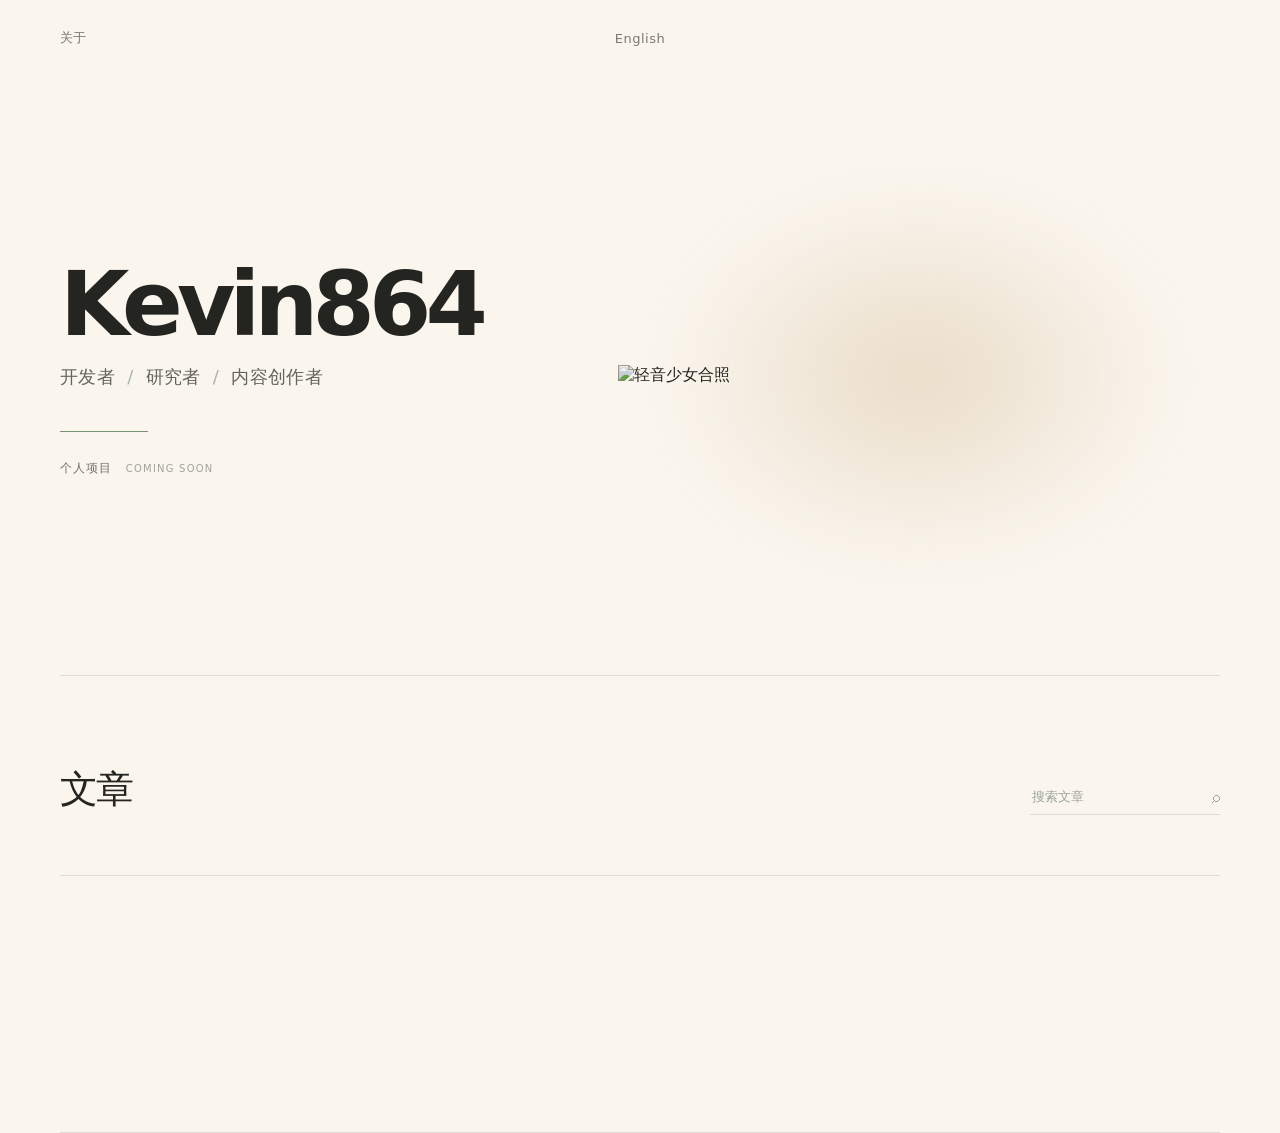
==== index.html @ ca2d34a9 "feat: publish Agent Harness session isolation article" ====
<!doctype html>
<html lang="zh-CN">
  <head>
    <meta charset="UTF-8" />
    <meta name="viewport" content="width=device-width, initial-scale=1.0" />
    <meta name="theme-color" content="#faf5ed" />
    <title>Kevin864 — 开发 / 研究 / 内容创作</title>
    <meta name="description" content="Kevin864 的个人网站，记录技术、研究、项目与思考" />
    <link rel="stylesheet" href="./styles.css?v=47631c15" />
  </head>
  <body data-page="home">
    <header class="topbar shell" aria-label="主导航" data-i18n-aria-label="mainNavigation">
      <a class="nav-link" href="#about" data-i18n="about">关于</a>
      <a class="nav-link language-link" href="./en/">English</a>
      <nav class="socials" aria-label="社交链接" data-i18n-aria-label="socialLinks"></nav>
    </header>

    <main>
      <section class="hero shell" id="about" aria-labelledby="name">
        <div class="hero-copy">
          <!-- <p class="eyebrow">PERSONAL ARCHIVE · 2026</p>  -->
          <h1 id="name">Kevin864</h1>
          <p class="role" data-i18n-html="role">开发者 <span>/</span> 研究者 <span>/</span> 内容创作者</p>
          <div class="hero-rule"></div>
          <div class="project-slot" aria-label="精选项目预留区域" data-i18n-aria-label="projectSlot">
            <span data-i18n="personalProjects">个人项目</span>
            <span class="slot-note">Coming soon</span>
          </div>
        </div>

        <div class="hero-art" aria-label="个人头像" data-i18n-aria-label="profileImage">
          <div class="art-glow"></div>
          <img src="./pic/avatar.png" alt="轻音少女合照" data-i18n-alt="avatarAlt" />
        </div>
      </section>

      <section class="archive-section shell" aria-labelledby="archive-title">
        <div class="archive-heading">
          <div class="section-heading">
            <h2 id="archive-title" data-i18n="articles">文章</h2>
          </div>
          <label class="search-box">
            <span class="sr-only" data-i18n="searchArticles">搜索文章</span>
            <input id="article-search" type="search" placeholder="搜索文章" data-i18n-placeholder="searchArticles" />
            <span aria-hidden="true">⌕</span>
          </label>
        </div>
        <div class="tag-filter" id="tag-filter" aria-label="按标签筛选文章" data-i18n-aria-label="filterByTag"></div>
        <nav class="year-nav" id="year-nav" aria-label="按年份浏览文章" data-i18n-aria-label="yearNavigation" hidden></nav>
        <div class="article-list" id="article-list" aria-live="polite"></div>
      </section>

    </main>

    <script src="./social-links.js?v=3b5ca7cc"></script>
    <script src="./i18n.js?v=593b76c9"></script>
    <script src="./tag-config.js?v=2ed0e32a"></script>
    <script src="./script.js?v=41b0e037"></script>
  </body>
</html>
---- styles.css ----
:root {
  color: #242521;
  background: #faf5ed;
  font-family: Inter, ui-sans-serif, system-ui, -apple-system, BlinkMacSystemFont, "Segoe UI", sans-serif;
  font-synthesis: none;
  --muted: #797a72;
  --line: rgba(36, 37, 33, 0.12);
  --green: #789276;
  --green-dark: #4c654d;
  --paper: #faf5ed;
}

* { box-sizing: border-box; }
html { scroll-behavior: smooth; }
body { margin: 0; min-width: 320px; background: var(--paper); }
a { color: inherit; text-decoration: none; }
button { font: inherit; }
.shell { width: min(1160px, calc(100% - 64px)); margin: 0 auto; }

.topbar { display: grid; grid-template-columns: 1fr auto 1fr; align-items: center; min-height: 76px; }
.nav-link { font-size: 13px; color: var(--muted); transition: color .2s ease; }
.nav-link:hover { color: var(--green-dark); }
.language-link { justify-self: center; letter-spacing: .04em; }
.socials { display: flex; justify-content: flex-end; gap: 8px; }
.social-icon { display: grid; place-items: center; width: 28px; height: 28px; border: 1px solid var(--line); border-radius: 50%; color: var(--muted); transition: transform .2s ease, background .2s ease, color .2s ease; }
.social-icon img { width: 13px; height: 13px; opacity: .68; }
.social-icon:hover { color: var(--green-dark); background: #e8eee5; transform: translateY(-2px); }

.hero { position: relative; display: grid; grid-template-columns: 1fr 1.08fr; align-items: center; min-height: 600px; border-bottom: 1px solid var(--line); overflow: hidden; }
.hero-copy { position: relative; z-index: 1; padding: 72px 0 84px; }
.eyebrow { margin: 0 0 18px; color: var(--green-dark); font-size: 10px; font-weight: 750; letter-spacing: .18em; }
h1, h2, p { margin-top: 0; }
h1 { margin-bottom: 18px; font-size: clamp(52px, 7vw, 92px); line-height: .95; letter-spacing: -.065em; font-weight: 650; }
.role { margin-bottom: 42px; color: #62655d; font-size: clamp(14px, 1.5vw, 18px); letter-spacing: .02em; }
.role span { margin: 0 6px; color: #aab6a7; }
.hero-rule { width: 88px; height: 1px; margin-bottom: 28px; background: var(--green); }
.project-slot { display: flex; align-items: center; gap: 14px; color: #70736c; font-size: 12px; letter-spacing: .08em; text-transform: uppercase; }
.slot-note { color: #a1a49c; font-size: 10px; letter-spacing: .12em; }
.hero-art { position: relative; display: flex; align-items: center; justify-content: center; min-height: 510px; }
.art-glow { position: absolute; width: 85%; height: 75%; border-radius: 50%; background: radial-gradient(ellipse, rgba(229, 213, 189, .76), rgba(250, 245, 237, 0) 70%); filter: blur(20px); }
.hero-art img { position: relative; width: 100%; max-height: 520px; object-fit: contain; mix-blend-mode: multiply; filter: saturate(.88) sepia(.05) contrast(.98); animation: float-in .9s cubic-bezier(.2,.8,.2,1) both; }
.art-caption { position: absolute; right: 4%; bottom: 42px; color: #909990; font-family: Georgia, serif; font-size: 12px; font-style: italic; line-height: 1.45; text-align: right; }

.archive-section { padding: 88px 0 96px; border-bottom: 1px solid var(--line); }
.archive-heading { display: flex; align-items: end; justify-content: space-between; gap: 28px; }
.section-heading { margin-bottom: 32px; }
h2 { margin-bottom: 0; font-size: clamp(27px, 3vw, 38px); letter-spacing: -.045em; font-weight: 620; }
.search-box { display: flex; align-items: center; gap: 8px; width: 190px; margin-bottom: 32px; padding: 8px 0; border-bottom: 1px solid var(--line); color: #9ba69b; }
.search-box input { width: 100%; border: 0; outline: 0; color: #40433c; background: transparent; font: inherit; font-size: 13px; }
.search-box input::placeholder { color: #9ba69b; }
.sr-only { position: absolute; width: 1px; height: 1px; padding: 0; margin: -1px; overflow: hidden; clip: rect(0, 0, 0, 0); white-space: nowrap; border: 0; }
.tag-filter { display: flex; flex-wrap: wrap; gap: 9px 18px; padding: 0 0 28px; border-bottom: 1px solid var(--line); }
.tag-filter button { padding: 0; border: 0; color: #8a8e84; background: transparent; cursor: pointer; font-size: 13px; transition: color .2s ease; }
.tag-filter button:hover { color: var(--green-dark); }
.tag-filter .tag-label { display: inline-flex; align-items: center; padding: 5px 10px; border: 1px solid rgba(76, 101, 77, .28); border-radius: 7px; color: var(--green-dark); background: #edf1e9; font-weight: 700; }
.tag-page-filter { padding-top: 28px; }
.tag-filter .tag-selected-label { padding: 5px 10px; border: 1px solid rgba(76, 101, 77, .28); border-radius: 999px; color: var(--green-dark); background: #edf1e9; cursor: default; font-weight: 700; }
.year-nav { display: flex; align-items: center; gap: 9px; padding-top: 18px; color: #a0a59b; font-size: 12px; font-variant-numeric: tabular-nums; }
.year-nav button { padding: 0; border: 0; color: #777e75; background: transparent; cursor: pointer; transition: color .2s ease; }
.year-nav button:hover, .year-nav button:focus-visible { color: var(--green-dark); }
.year-nav[hidden] { display: none; }
.article-list { min-height: 160px; }
.year-group { padding-top: 34px; scroll-margin-top: 24px; }
.year-label { margin-bottom: 8px; color: #969b91; font-size: 12px; font-variant-numeric: tabular-nums; }
.article-row { display: grid; grid-template-columns: 104px 1fr auto; align-items: center; gap: 22px; padding: 18px 0; border-bottom: 1px solid rgba(36, 37, 33, .08); transition: padding .2s ease, color .2s ease; }
.article-row:hover { padding-left: 8px; color: var(--green-dark); }
.article-date { color: #969b91; font-size: 12px; font-variant-numeric: tabular-nums; }
.article-title { font-size: 16px; }
.article-title:hover { color: var(--green-dark); }
.article-tags { display: flex; justify-content: end; flex-wrap: wrap; gap: 6px; color: #9a9e95; font-size: 11px; }
.article-tag, .article-meta-tag { padding: 4px 9px; border: 0; border-radius: 999px; color: #827261; background: #f1e8db; cursor: pointer; }
.article-tag:hover, .article-meta-tag:hover { color: #665746; background: #eadbc7; }
.empty-state { padding: 62px 0 28px; color: #9da198; font-family: Georgia, serif; font-size: 14px; font-style: italic; }
.article-page { padding: 92px 0 120px; }
.article-back { display: inline-block; margin-bottom: 48px; color: var(--muted); font-size: 13px; transition: color .2s ease; }
.article-back:hover { color: var(--green-dark); }
.article-header { max-width: 820px; padding-bottom: 32px; border-bottom: 1px solid var(--line); text-align: center; }
.article-header h1 { margin-bottom: 20px; font-size: clamp(28px, 3vw, 40px); line-height: 1.2; letter-spacing: -.04em; font-weight: 700; }
.article-published { display: block; margin: 0; }
.article-content { max-width: 760px; padding-top: 48px; color: #3f413c; font-size: 16px; line-height: 1.9; }
.article-content h1, .article-content h2, .article-content h3, .article-content h4 { margin: 1.8em 0 .65em; line-height: 1.3; }
.article-content h1 { font-size: 2em; }
.article-content h2 { font-size: 1.55em; }
.article-content h3 { font-size: 1.2em; }
.article-content p, .article-content ul, .article-content ol, .article-content blockquote, .article-content pre { margin: 0 0 1.2em; }
.article-content a { color: var(--green-dark); text-decoration: underline; text-underline-offset: 3px; }
.article-content img { display: block; max-width: 100%; height: auto; margin: 1.5em auto; border-radius: 10px; }
.article-content blockquote { padding: 0 0 0 18px; border-left: 2px solid #b7c4b2; color: #747971; }
.article-content pre { position: relative; overflow-x: auto; padding: 18px 20px; border-radius: 10px; color: #e8ece5; background: #2c312d; font-family: Consolas, "Courier New", monospace; font-size: 13px; line-height: 1.65; }
.article-content code { padding: .15em .35em; border-radius: 4px; color: #596453; background: #edf0e9; font-family: Consolas, "Courier New", monospace; font-size: .9em; }
.article-content pre code { padding: 0; color: inherit; background: transparent; }
.article-content .mermaid { margin: 1.5em 0; overflow-x: auto; text-align: center; }
.article-content .mermaid svg { max-width: 100%; height: auto; }
.article-content pre .token.comment, .article-content pre .token.prolog, .article-content pre .token.doctype, .article-content pre .token.cdata { color: #87958b; }
.article-content pre .token.keyword, .article-content pre .token.selector, .article-content pre .token.atrule { color: #c9a7f2; }
.article-content pre .token.string, .article-content pre .token.attr-value { color: #d6c58b; }
.article-content pre .token.function, .article-content pre .token.class-name { color: #8fc7d8; }
.article-content pre .token.number, .article-content pre .token.boolean { color: #e5a783; }
.code-copy { position: absolute; top: 10px; right: 10px; padding: 4px 8px; border: 1px solid rgba(255,255,255,.18); border-radius: 5px; color: #b7c4ba; background: rgba(255,255,255,.06); cursor: pointer; font-size: 11px; }
.code-copy:hover { color: white; background: rgba(255,255,255,.13); }
.article-error { color: #a66f62; }
.article-footer { display: flex; align-items: center; justify-content: space-between; gap: 20px; margin-top: 48px; padding-top: 24px; border-top: 1px solid var(--line); color: #969b91; font-size: 12px; }
.article-footer-tags { display: flex; flex-wrap: wrap; gap: 8px; }
.article-meta-tag { padding: 5px 10px; }
.article-updated { color: #969b91; }
.article-page { width: min(1360px, calc(100% - 96px)); margin-right: 24px; margin-left: 72px; }
.article-layout { display: grid; grid-template-columns: 230px minmax(0, 760px); justify-content: start; gap: 276px; }
.article-layout > article { grid-column: 2; min-width: 0; }
.article-layout[data-toc="pending"] { visibility: hidden; }
.article-layout[data-toc="absent"] { display: block; width: calc(100vw - 144px); }
.article-layout[data-toc="absent"] > article { width: min(760px, 100%); margin: 0 auto; }
.article-toc { position: sticky; top: 32px; align-self: start; max-height: calc(100vh - 64px); overflow-y: auto; overscroll-behavior-y: contain; padding-top: 58px; scrollbar-width: none; }
.article-toc::-webkit-scrollbar { display: none; }
.toc-title { margin-bottom: 14px; color: #4f584f; font-size: 16px; font-weight: 700; letter-spacing: .12em; }
.article-toc nav { display: grid; gap: 10px; padding: 7px 0; }
.article-toc a { position: relative; display: block; padding-left: 18px; color: #5f695f; font-size: 16px; line-height: 1.55; transition: color .2s ease, transform .25s ease; }
.article-toc a[aria-current="true"] { border-radius: 8px; color: var(--green-dark); background: #edf1e9; font-weight: 650; }
.article-toc a:hover { color: var(--green-dark); transform: translateX(4px); }
.article-toc .toc-level-3 { padding-left: 32px; color: #687268; font-size: 15px; }
.article-toc .toc-level-4 { padding-left: 46px; color: #717a71; font-size: 15px; }
.article-toc[hidden] { display: none; }
.tag-page { padding: 92px 0 120px; }
.tag-page-header { padding-bottom: 28px; text-align: center; }
.tag-page-header h1 { margin: 0; font-size: clamp(30px, 4vw, 48px); line-height: 1.15; letter-spacing: -.045em; }
.tag-article-list { max-width: 820px; }
.tag-article-row { grid-template-columns: 104px 1fr; }

@keyframes float-in { from { opacity: 0; transform: translateY(18px) scale(.98); } to { opacity: 1; transform: translateY(0) scale(1); } }
@media (prefers-reduced-motion: reduce) { *, *::before, *::after { scroll-behavior: auto !important; animation: none !important; transition-duration: .01ms !important; } }
@media (max-width: 760px) {
  .shell { width: min(100% - 36px, 560px); }
  .article-page { width: min(100% - 36px, 560px); margin: 0 auto; }
  .topbar { grid-template-columns: auto auto; gap: 20px; min-height: 68px; }
  .language-link { justify-self: start; }
  .socials { grid-column: 1 / -1; grid-row: 2; justify-content: flex-start; padding-bottom: 16px; overflow-x: auto; }
  .hero { display: flex; flex-direction: column-reverse; align-items: stretch; min-height: auto; }
  .hero-art { min-height: 290px; margin-top: 14px; }
  .hero-art img { max-height: 330px; }
  .art-caption { right: 0; bottom: 12px; }
  .hero-copy { padding: 38px 0 54px; }
  h1 { font-size: 60px; }
  .archive-section { padding: 60px 0 68px; }
  .archive-heading { display: block; }
  .search-box { margin-bottom: 28px; }
  .article-row { grid-template-columns: 72px 1fr; gap: 10px; }
  .article-tags { grid-column: 2; justify-content: start; }
  .tag-article-row { grid-template-columns: 72px 1fr; }
  .article-page { padding: 56px 0 82px; }
  .tag-page { padding: 56px 0 82px; }
  .article-back { margin-bottom: 34px; }
  .article-layout { display: block; }
  .article-layout[data-toc="absent"] { width: 100%; }
  .article-toc { position: static; max-height: none; padding: 0 0 26px; }
  .article-toc[hidden] { display: none; }
  .article-content { padding-top: 34px; font-size: 15px; }
  .article-footer { align-items: flex-start; flex-direction: column; }
}
@media (min-width: 761px) and (max-width: 1350px) {
  .article-layout { gap: 170px; }
}
@media (min-width: 761px) and (max-width: 1240px) {
  .article-layout { grid-template-columns: 180px minmax(0, 1fr); gap: 64px; }
}
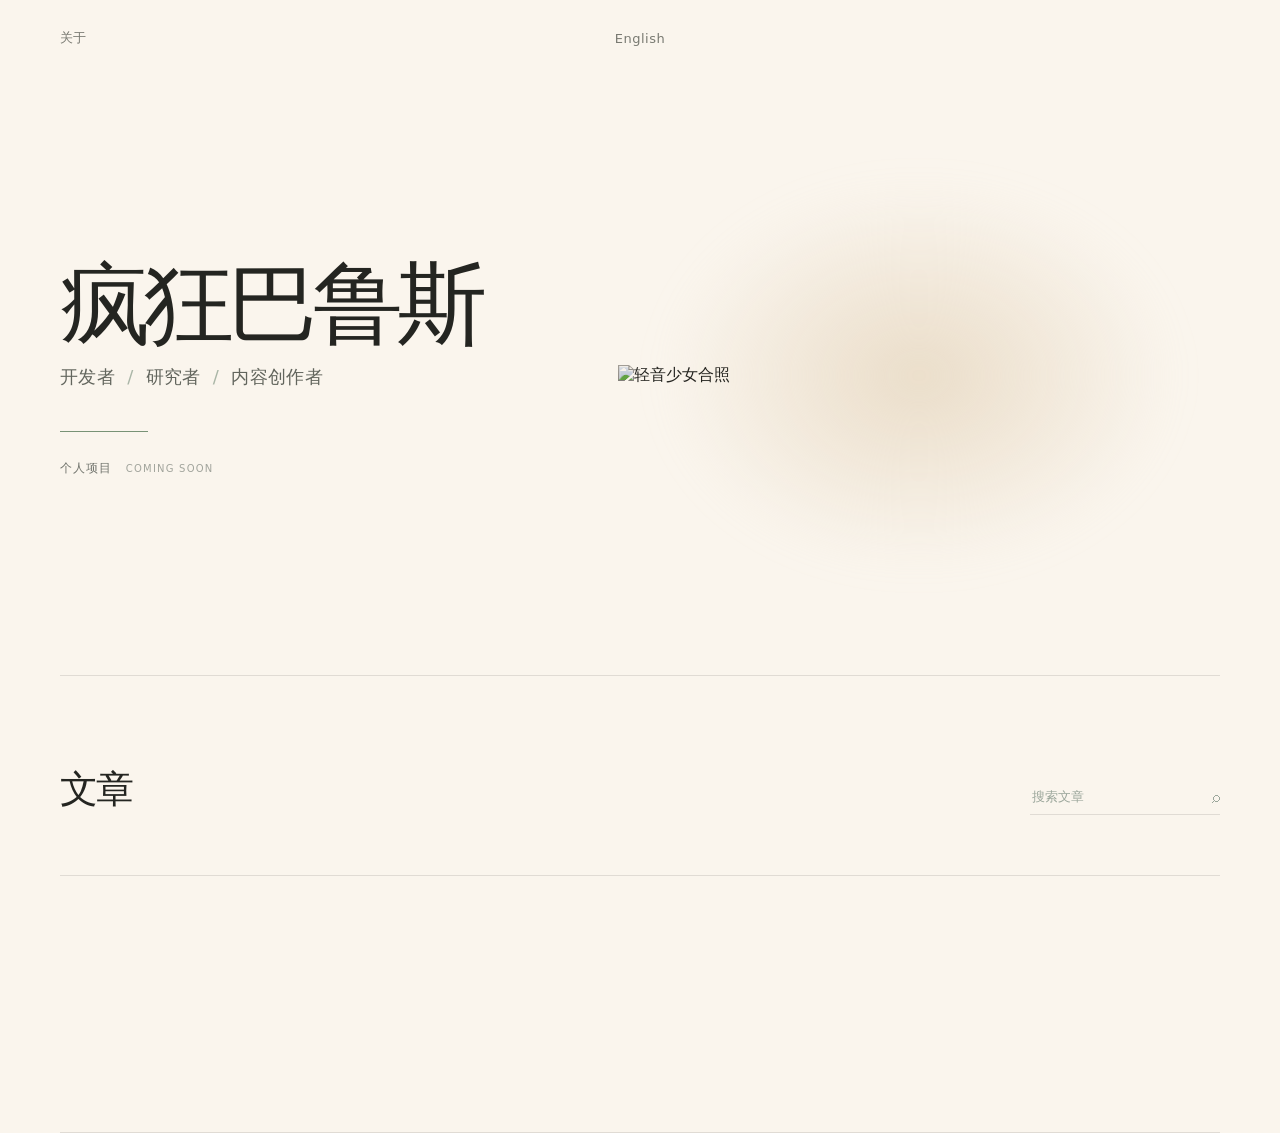
==== commit 36133c52: "feat: 发布个人成长文章并更新网站品牌 - 发布《不做一定没有利润的事情》 - 添加个人成长标签与文章索引 - 将网站展示名称统一为疯狂巴鲁斯 - 同步页面资源缓存版本" ====
--- a/index.html
+++ b/index.html
@@ -4,8 +4,8 @@
     <meta charset="UTF-8" />
     <meta name="viewport" content="width=device-width, initial-scale=1.0" />
     <meta name="theme-color" content="#faf5ed" />
-    <title>Kevin864 — 开发 / 研究 / 内容创作</title>
-    <meta name="description" content="Kevin864 的个人网站，记录技术、研究、项目与思考" />
+    <title>疯狂巴鲁斯 — 开发 / 研究 / 内容创作</title>
+    <meta name="description" content="疯狂巴鲁斯的个人网站，记录技术、研究、项目与思考" />
     <link rel="stylesheet" href="./styles.css?v=47631c15" />
   </head>
   <body data-page="home">
@@ -19,7 +19,7 @@
       <section class="hero shell" id="about" aria-labelledby="name">
         <div class="hero-copy">
           <!-- <p class="eyebrow">PERSONAL ARCHIVE · 2026</p>  -->
-          <h1 id="name">Kevin864</h1>
+          <h1 id="name">疯狂巴鲁斯</h1>
           <p class="role" data-i18n-html="role">开发者 <span>/</span> 研究者 <span>/</span> 内容创作者</p>
           <div class="hero-rule"></div>
           <div class="project-slot" aria-label="精选项目预留区域" data-i18n-aria-label="projectSlot">
@@ -53,7 +53,7 @@
     </main>
 
     <script src="./social-links.js?v=3b5ca7cc"></script>
-    <script src="./i18n.js?v=593b76c9"></script>
+    <script src="./i18n.js?v=db4b48b7"></script>
     <script src="./tag-config.js?v=2ed0e32a"></script>
     <script src="./script.js?v=41b0e037"></script>
   </body>
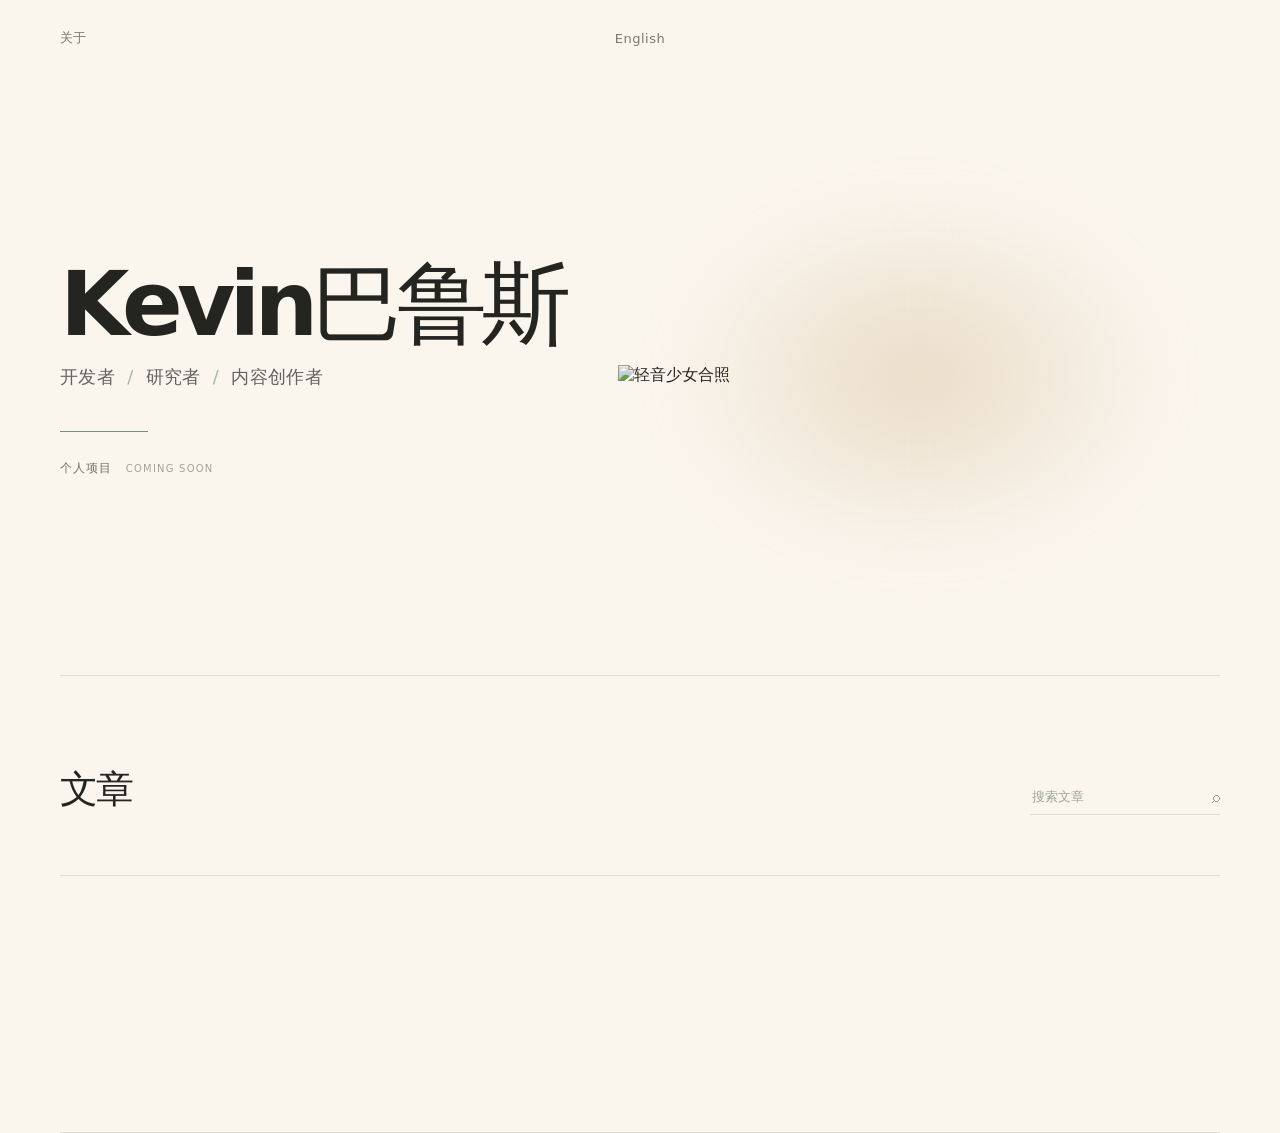
==== commit 95c24161: "chore: 站点标题由「疯狂巴鲁斯」更名为「Kevin巴鲁斯」" ====
--- a/index.html
+++ b/index.html
@@ -4,8 +4,8 @@
     <meta charset="UTF-8" />
     <meta name="viewport" content="width=device-width, initial-scale=1.0" />
     <meta name="theme-color" content="#faf5ed" />
-    <title>疯狂巴鲁斯 — 开发 / 研究 / 内容创作</title>
-    <meta name="description" content="疯狂巴鲁斯的个人网站，记录技术、研究、项目与思考" />
+    <title>Kevin巴鲁斯 — 开发 / 研究 / 内容创作</title>
+    <meta name="description" content="Kevin巴鲁斯的个人网站，记录技术、研究、项目与思考" />
     <link rel="stylesheet" href="./styles.css?v=47631c15" />
   </head>
   <body data-page="home">
@@ -19,7 +19,7 @@
       <section class="hero shell" id="about" aria-labelledby="name">
         <div class="hero-copy">
           <!-- <p class="eyebrow">PERSONAL ARCHIVE · 2026</p>  -->
-          <h1 id="name">疯狂巴鲁斯</h1>
+          <h1 id="name">Kevin巴鲁斯</h1>
           <p class="role" data-i18n-html="role">开发者 <span>/</span> 研究者 <span>/</span> 内容创作者</p>
           <div class="hero-rule"></div>
           <div class="project-slot" aria-label="精选项目预留区域" data-i18n-aria-label="projectSlot">
@@ -53,8 +53,8 @@
     </main>
 
     <script src="./social-links.js?v=3b5ca7cc"></script>
-    <script src="./i18n.js?v=db4b48b7"></script>
-    <script src="./tag-config.js?v=2ed0e32a"></script>
+    <script src="./i18n.js?v=5c4ffcbf"></script>
+    <script src="./tag-config.js?v=7b837d6f"></script>
     <script src="./script.js?v=41b0e037"></script>
   </body>
 </html>
